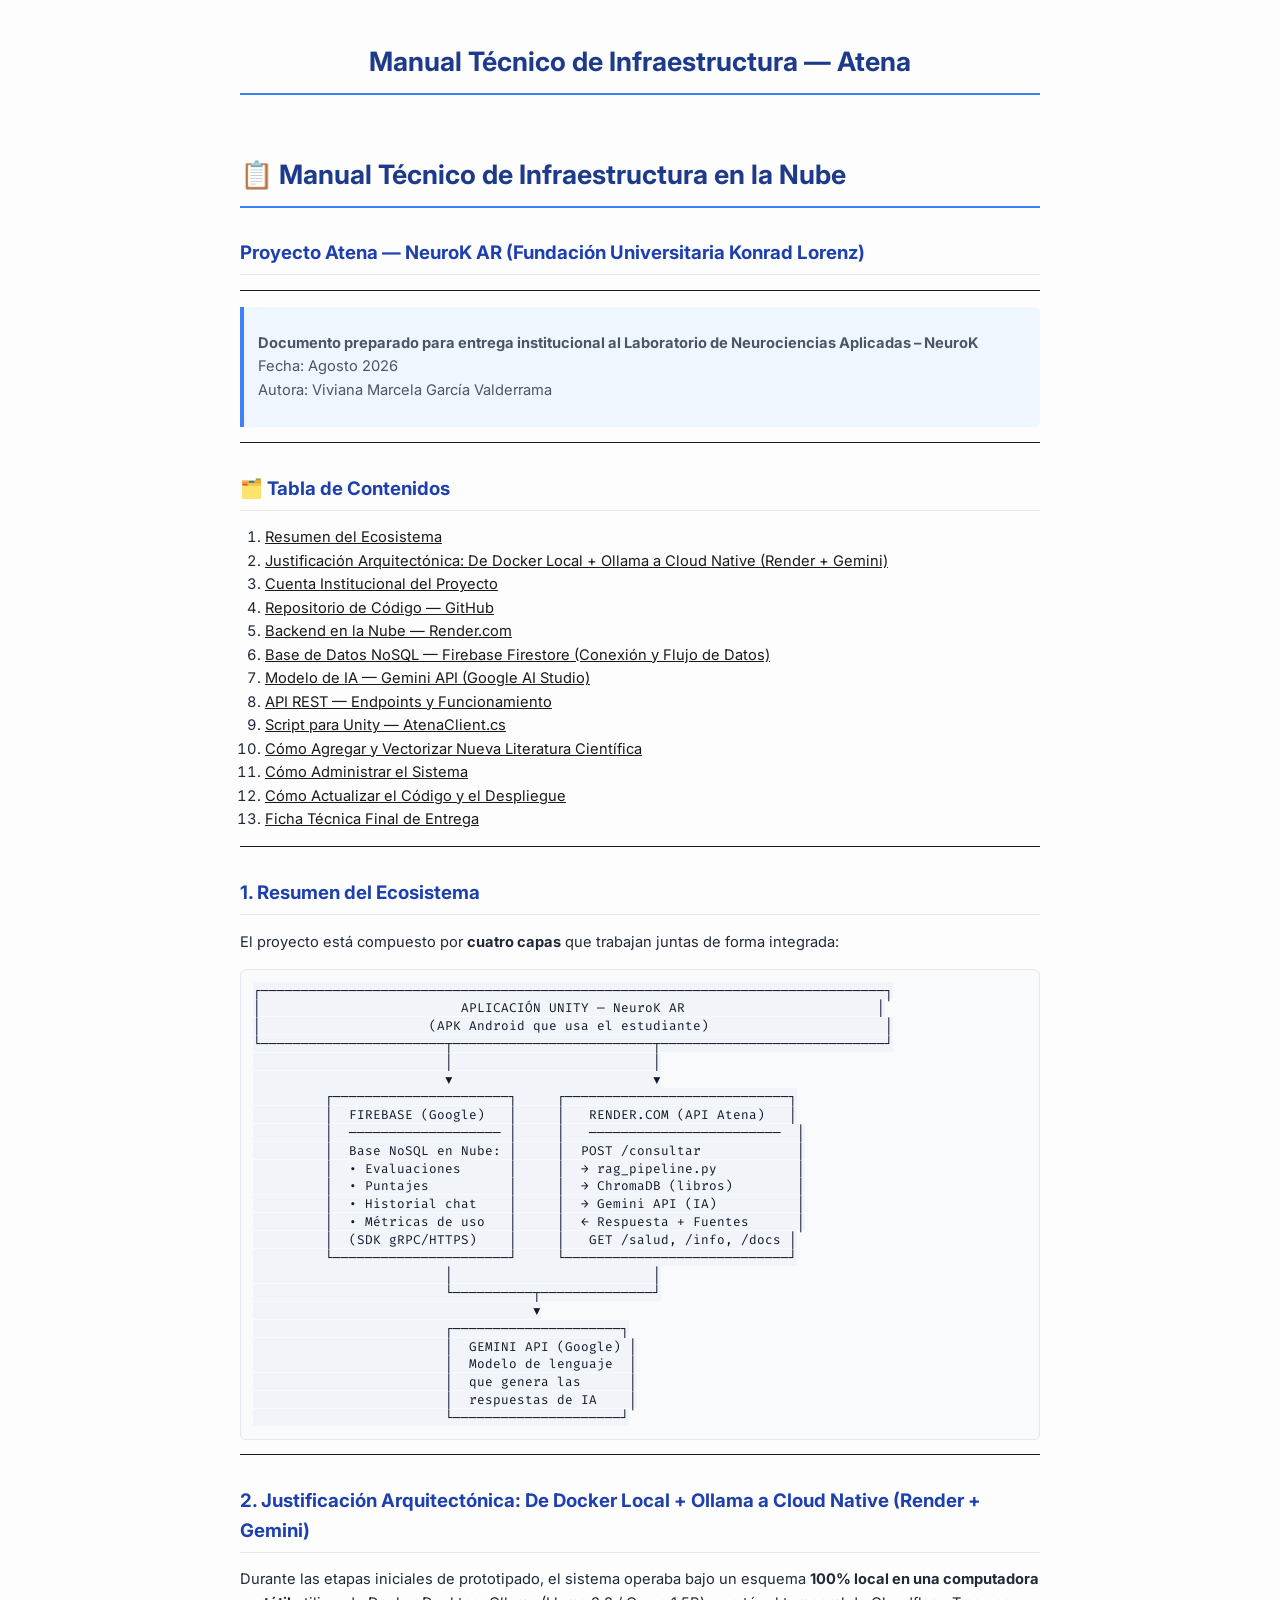
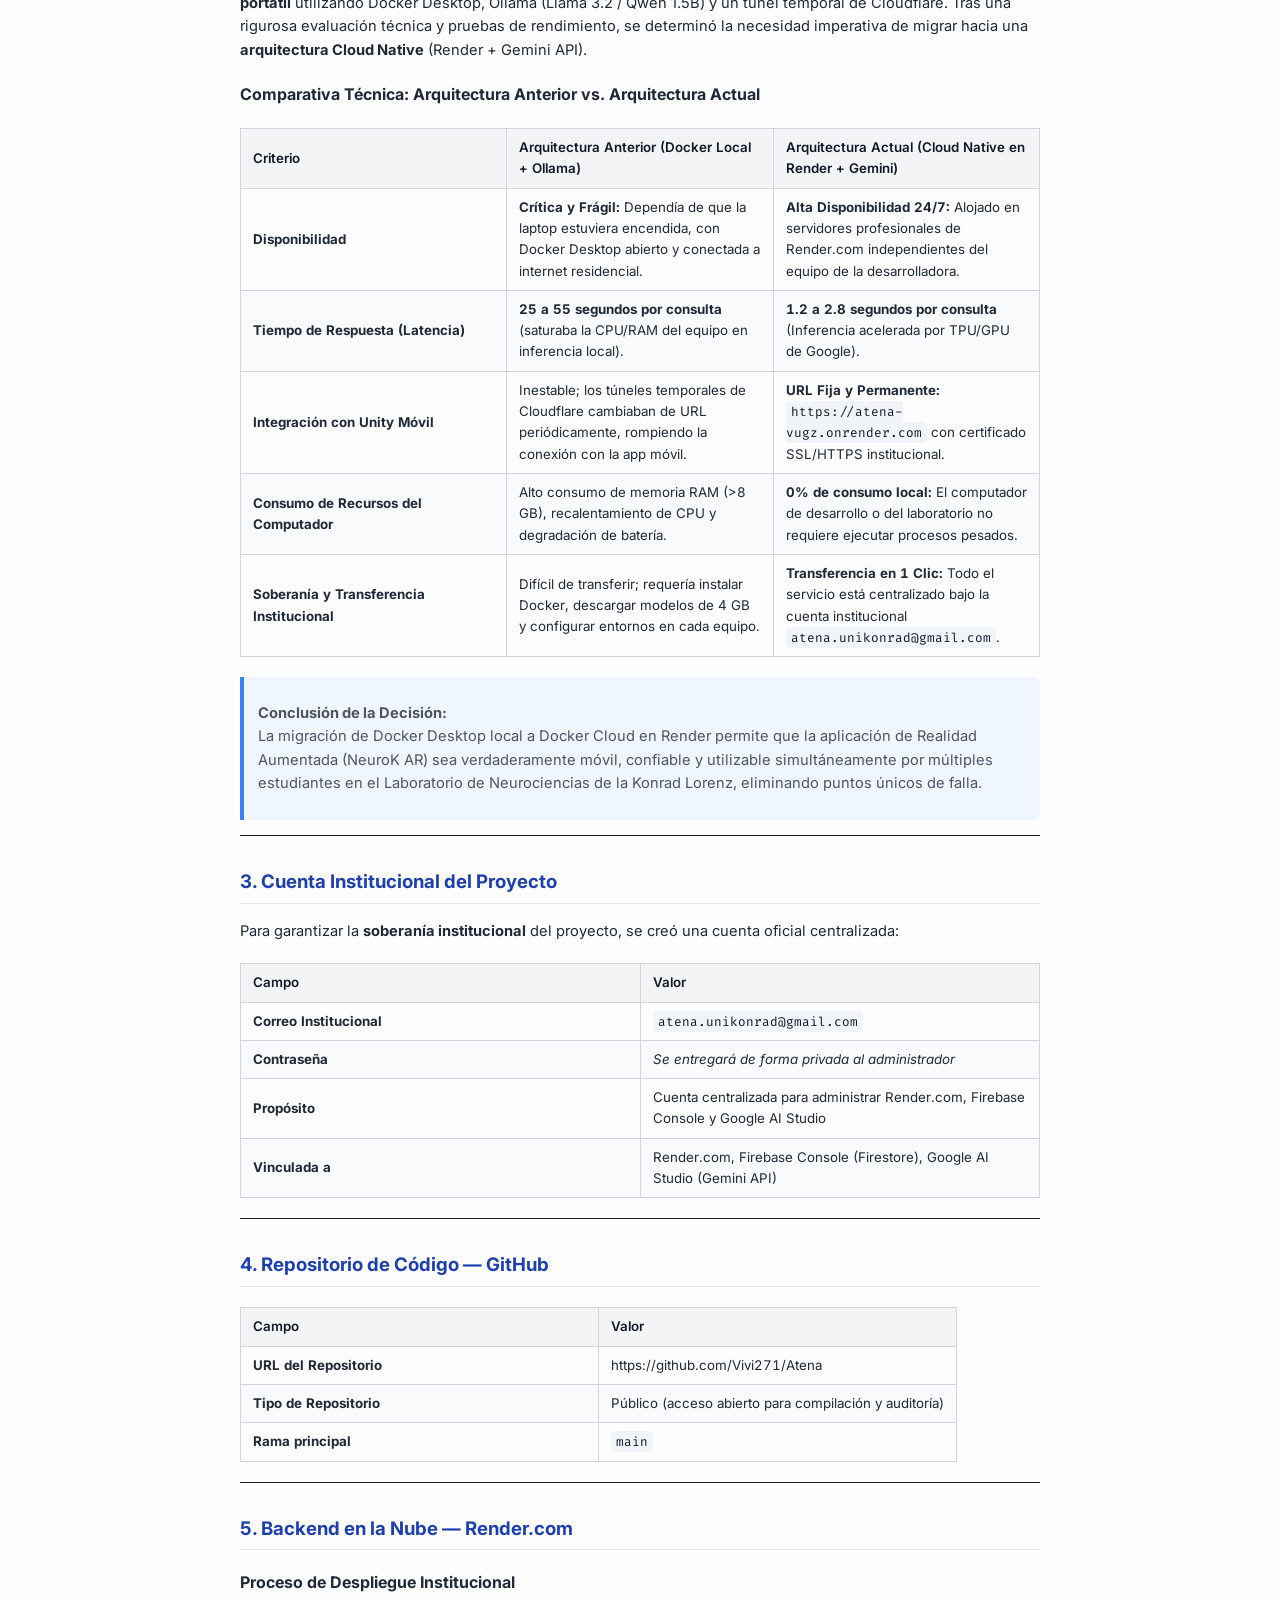
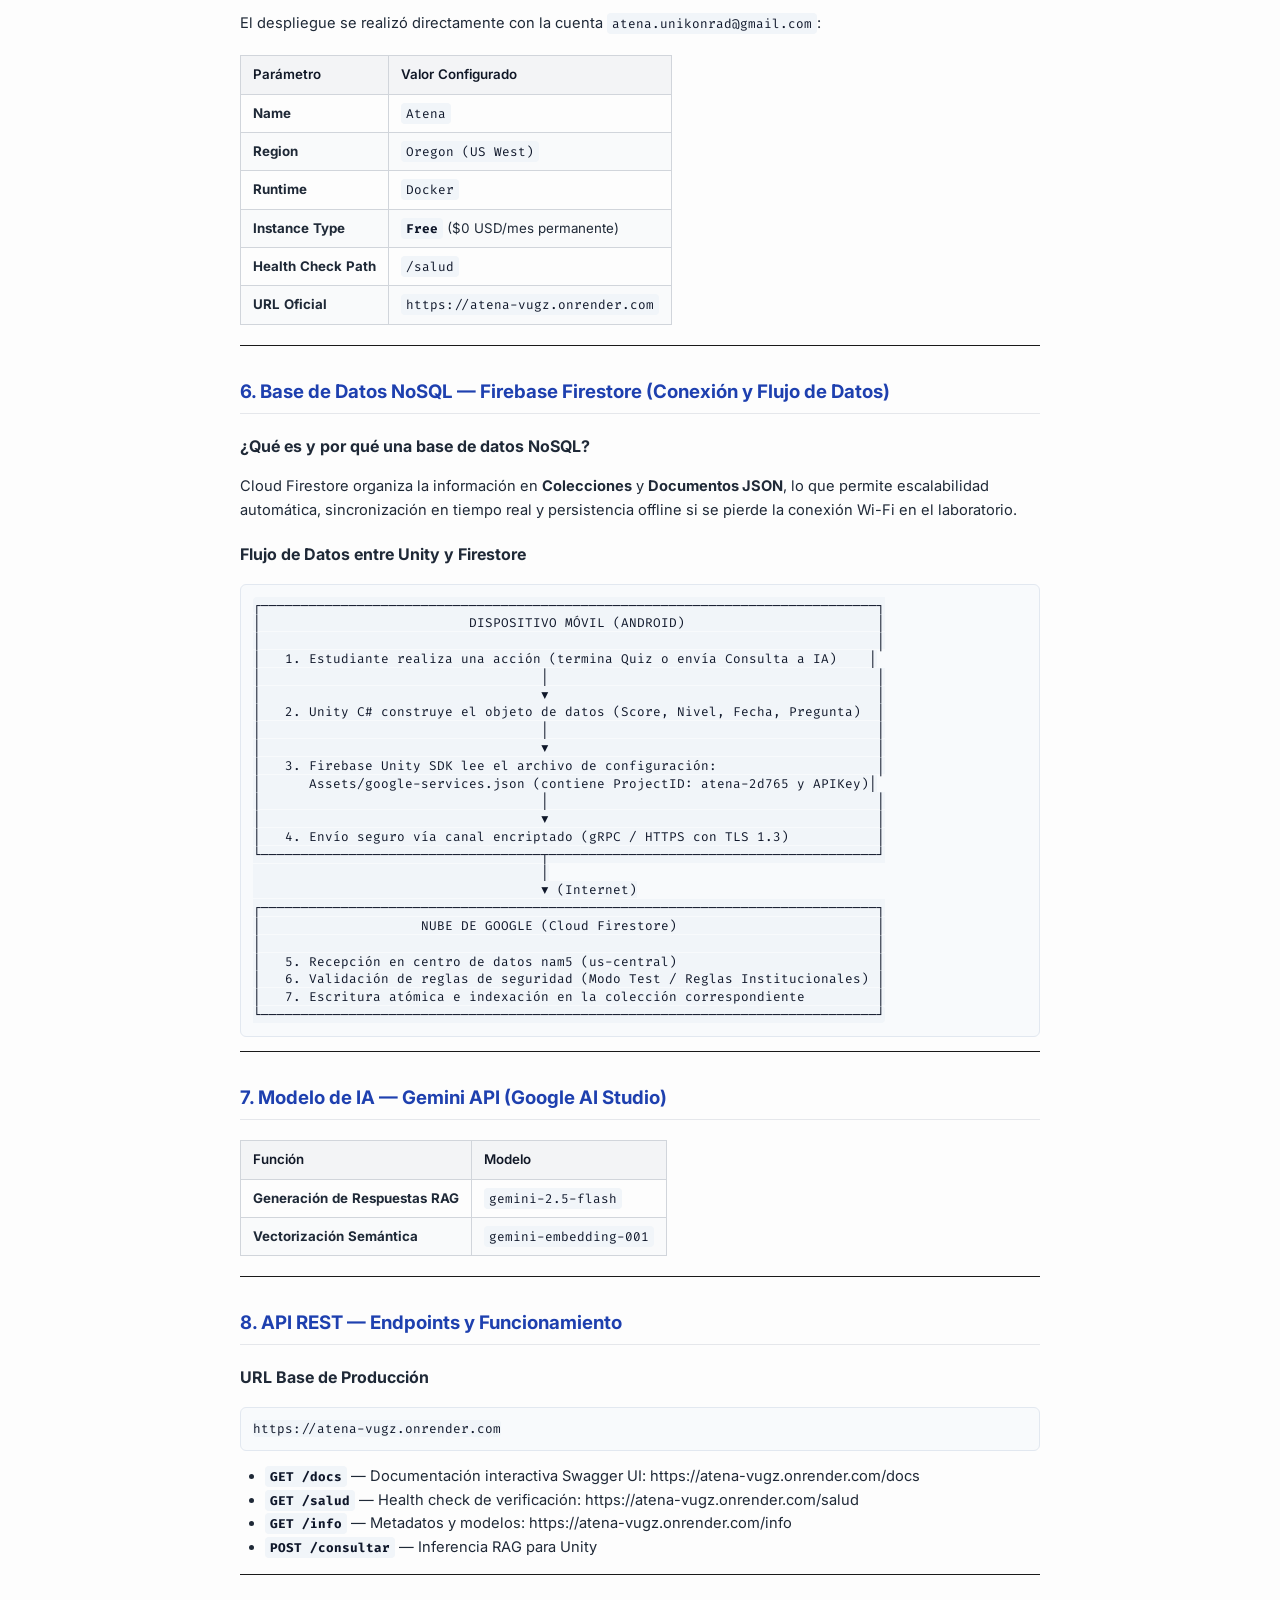
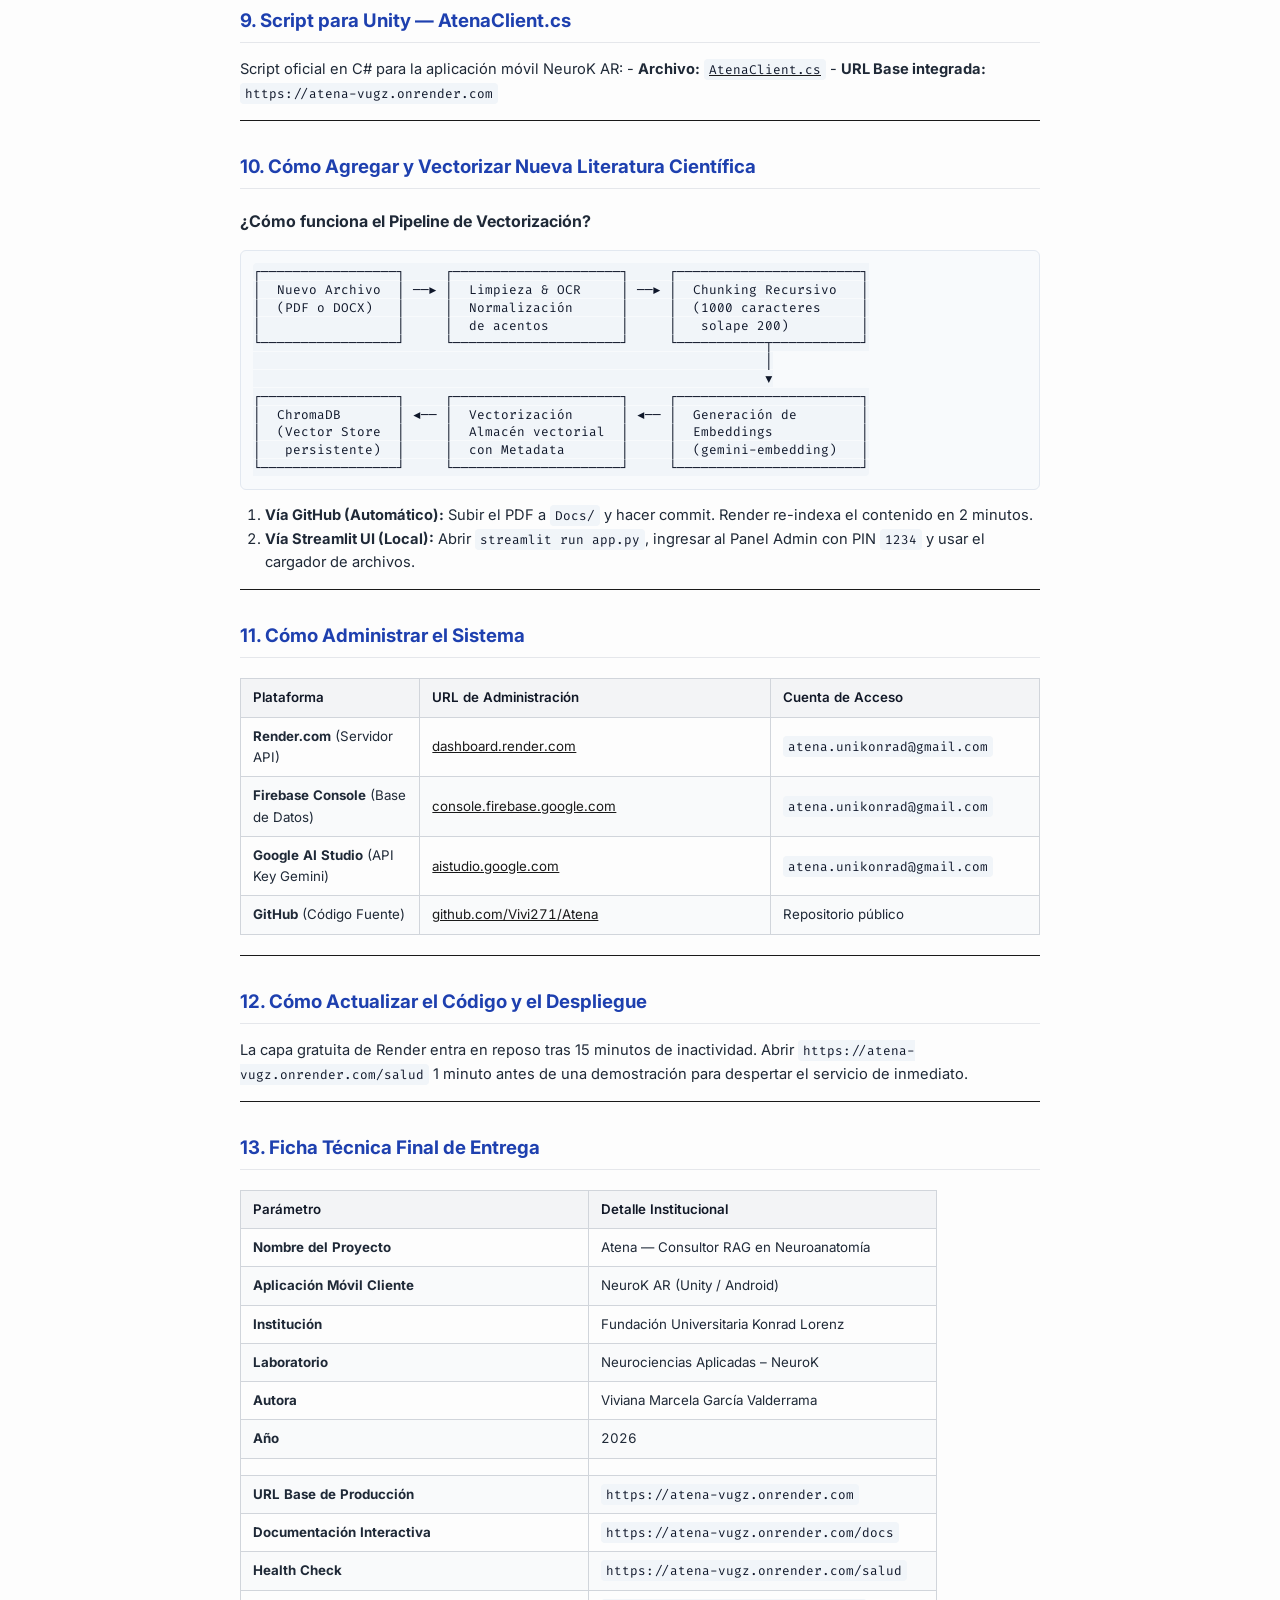
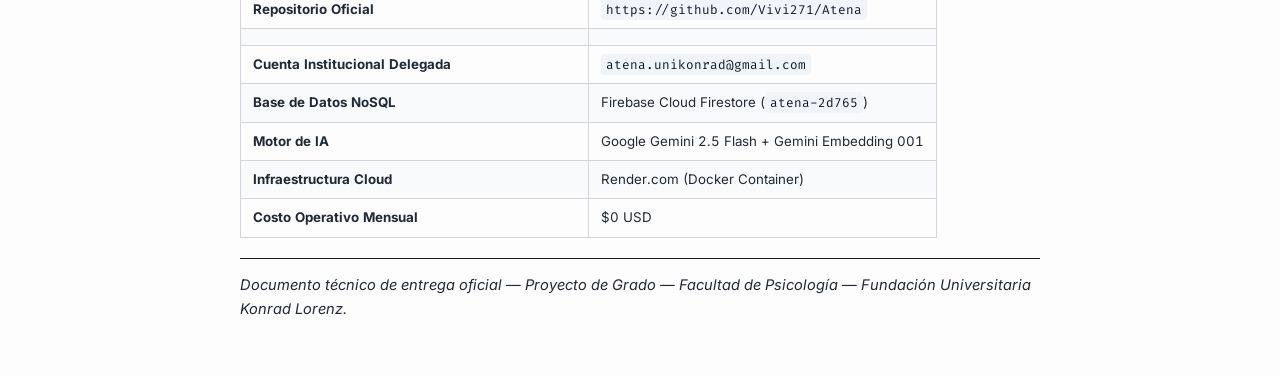
==== Otros/Manual_Tecnico_Atena_NeuroK.html @ 969655ac "docs: integrar justificacion de arquitectura Docker local vs Cloud en el manual tecnico oficial" ====
<!DOCTYPE html>
<html xmlns="http://www.w3.org/1999/xhtml">
<head>
  <meta charset="utf-8" />
  <meta name="generator" content="pandoc" />
  <meta name="viewport" content="width=device-width, initial-scale=1.0, user-scalable=yes" />
  <title>Manual Técnico de Infraestructura — Atena</title>
  <style>
    /* Default styles provided by pandoc.
    ** See https://pandoc.org/MANUAL.html#variables-for-html for config info.
    */
    html {
      color: #1a1a1a;
      background-color: #fdfdfd;
    }
    body {
      margin: 0 auto;
      max-width: 36em;
      padding-left: 50px;
      padding-right: 50px;
      padding-top: 50px;
      padding-bottom: 50px;
      hyphens: auto;
      overflow-wrap: break-word;
      text-rendering: optimizeLegibility;
      font-kerning: normal;
    }
    @media (max-width: 600px) {
      body {
        font-size: 0.9em;
        padding: 12px;
      }
      h1 {
        font-size: 1.8em;
      }
    }
    @media print {
      html {
        background-color: white;
      }
      body {
        background-color: transparent;
        color: black;
        font-size: 12pt;
      }
      p, h2, h3 {
        orphans: 3;
        widows: 3;
      }
      h2, h3, h4 {
        page-break-after: avoid;
      }
    }
    p {
      margin: 1em 0;
    }
    a {
      color: #1a1a1a;
    }
    a:visited {
      color: #1a1a1a;
    }
    img {
      max-width: 100%;
    }
    svg {
      height: auto;
      max-width: 100%;
    }
    h1, h2, h3, h4, h5, h6 {
      margin-top: 1.4em;
    }
    h5, h6 {
      font-size: 1em;
      font-style: italic;
    }
    h6 {
      font-weight: normal;
    }
    ol, ul {
      padding-left: 1.7em;
      margin-top: 1em;
    }
    li > ol, li > ul {
      margin-top: 0;
    }
    blockquote {
      margin: 1em 0 1em 1.7em;
      padding-left: 1em;
      border-left: 2px solid #e6e6e6;
      color: #606060;
    }
    code {
      white-space: pre-wrap;
      font-family: Menlo, Monaco, Consolas, 'Lucida Console', monospace;
      font-size: 85%;
      margin: 0;
      hyphens: manual;
    }
    pre {
      margin: 1em 0;
      overflow: auto;
    }
    pre code {
      padding: 0;
      overflow: visible;
      overflow-wrap: normal;
    }
    .sourceCode {
     background-color: transparent;
     overflow: visible;
    }
    hr {
      border: none;
      border-top: 1px solid #1a1a1a;
      height: 1px;
      margin: 1em 0;
    }
    table {
      margin: 1em 0;
      border-collapse: collapse;
      width: 100%;
      overflow-x: auto;
      display: block;
      font-variant-numeric: lining-nums tabular-nums;
    }
    table caption {
      margin-bottom: 0.75em;
    }
    tbody {
      margin-top: 0.5em;
      border-top: 1px solid #1a1a1a;
      border-bottom: 1px solid #1a1a1a;
    }
    th {
      border-top: 1px solid #1a1a1a;
      padding: 0.25em 0.5em 0.25em 0.5em;
    }
    td {
      padding: 0.125em 0.5em 0.25em 0.5em;
    }
    header {
      margin-bottom: 4em;
      text-align: center;
    }
    #TOC li {
      list-style: none;
    }
    #TOC ul {
      padding-left: 1.3em;
    }
    #TOC > ul {
      padding-left: 0;
    }
    #TOC a:not(:hover) {
      text-decoration: none;
    }
    span.smallcaps{font-variant: small-caps;}
    div.columns{display: flex; gap: min(4vw, 1.5em);}
    div.column{flex: auto; overflow-x: auto;}
    div.hanging-indent{margin-left: 1.5em; text-indent: -1.5em;}
    /* The extra [class] is a hack that increases specificity enough to
       override a similar rule in reveal.js */
    ul.task-list[class]{list-style: none;}
    ul.task-list li input[type="checkbox"] {
      font-size: inherit;
      width: 0.8em;
      margin: 0 0.8em 0.2em -1.6em;
      vertical-align: middle;
    }
    .display.math{display: block; text-align: center; margin: 0.5rem auto;}
  </style>
  
  <style>
  @import url('https://fonts.googleapis.com/css2?family=Inter:wght@300;400;500;600;700&family=Fira+Code:wght@400;500&display=swap');

  body {
      font-family: 'Inter', -apple-system, BlinkMacSystemFont, 'Segoe UI', Roboto, sans-serif;
      line-height: 1.6;
      color: #1f2937;
      max-width: 800px;
      margin: 0 auto;
      padding: 40px 20px;
      font-size: 11pt;
  }

  h1 {
      color: #1e3a8a;
      border-bottom: 2px solid #3b82f6;
      padding-bottom: 10px;
      font-size: 20pt;
      margin-top: 0;
  }

  h2 {
      color: #1e40af;
      border-bottom: 1px solid #e5e7eb;
      padding-bottom: 6px;
      margin-top: 30px;
      font-size: 14pt;
  }

  h3 {
      color: #1f2937;
      margin-top: 20px;
      font-size: 12pt;
  }

  table {
      width: 100%;
      border-collapse: collapse;
      margin: 20px 0;
      font-size: 10pt;
  }

  th, td {
      border: 1px solid #d1d5db;
      padding: 8px 12px;
      text-align: left;
  }

  th {
      background-color: #f3f4f6;
      color: #111827;
      font-weight: 600;
  }

  tr:nth-child(even) {
      background-color: #f9fafb;
  }

  pre {
      background-color: #f8fafc;
      border: 1px solid #e2e8f0;
      border-radius: 6px;
      padding: 12px;
      overflow-x: auto;
      font-family: 'Fira Code', monospace;
      font-size: 9pt;
      line-height: 1.4;
  }

  code {
      background-color: #f1f5f9;
      padding: 2px 5px;
      border-radius: 4px;
      font-family: 'Fira Code', monospace;
      font-size: 9.5pt;
      color: #0f172a;
  }

  blockquote {
      border-left: 4px solid #3b82f6;
      padding-left: 14px;
      margin: 15px 0;
      color: #4b5563;
      background-color: #eff6ff;
      padding: 10px 14px;
      border-radius: 0 6px 6px 0;
  }

  @page {
      margin: 20mm 15mm 20mm 15mm;
  }
  </style>
</head>
<body>
<header id="title-block-header">
<h1 class="title">Manual Técnico de Infraestructura — Atena</h1>
</header>
<h1 id="manual-técnico-de-infraestructura-en-la-nube">📋 Manual Técnico
de Infraestructura en la Nube</h1>
<h2
id="proyecto-atena-neurok-ar-fundación-universitaria-konrad-lorenz">Proyecto
Atena — NeuroK AR (Fundación Universitaria Konrad Lorenz)</h2>
<hr />
<blockquote>
<p><strong>Documento preparado para entrega institucional al Laboratorio
de Neurociencias Aplicadas – NeuroK</strong><br />
Fecha: Agosto 2026<br />
Autora: Viviana Marcela García Valderrama</p>
</blockquote>
<hr />
<h2 id="tabla-de-contenidos">🗂️ Tabla de Contenidos</h2>
<ol type="1">
<li><a href="#1-resumen-del-ecosistema">Resumen del Ecosistema</a></li>
<li><a
href="#2-justificación-arquitectónica-de-docker-local--ollama-a-cloud-native-render--gemini">Justificación
Arquitectónica: De Docker Local + Ollama a Cloud Native (Render +
Gemini)</a></li>
<li><a href="#3-cuenta-institucional-del-proyecto">Cuenta Institucional
del Proyecto</a></li>
<li><a href="#4-repositorio-de-código--github">Repositorio de Código —
GitHub</a></li>
<li><a href="#5-backend-en-la-nube--rendercom">Backend en la Nube —
Render.com</a></li>
<li><a
href="#6-base-de-datos-nosql--firebase-firestore-conexión-y-flujo-de-datos">Base
de Datos NoSQL — Firebase Firestore (Conexión y Flujo de Datos)</a></li>
<li><a href="#7-modelo-de-ia--gemini-api-google-ai-studio">Modelo de IA
— Gemini API (Google AI Studio)</a></li>
<li><a href="#8-api-rest--endpoints-y-funcionamiento">API REST —
Endpoints y Funcionamiento</a></li>
<li><a href="#9-script-para-unity--atenaclientcs">Script para Unity —
AtenaClient.cs</a></li>
<li><a
href="#10-cómo-agregar-y-vectorizar-nueva-literatura-científica">Cómo
Agregar y Vectorizar Nueva Literatura Científica</a></li>
<li><a href="#11-cómo-administrar-el-sistema">Cómo Administrar el
Sistema</a></li>
<li><a href="#12-cómo-actualizar-el-código-y-el-despliegue">Cómo
Actualizar el Código y el Despliegue</a></li>
<li><a href="#13-ficha-técnica-final-de-entrega">Ficha Técnica Final de
Entrega</a></li>
</ol>
<hr />
<h2 id="resumen-del-ecosistema">1. Resumen del Ecosistema</h2>
<p>El proyecto está compuesto por <strong>cuatro capas</strong> que
trabajan juntas de forma integrada:</p>
<pre><code>┌──────────────────────────────────────────────────────────────────────────────┐
│                         APLICACIÓN UNITY — NeuroK AR                        │
│                     (APK Android que usa el estudiante)                      │
└───────────────────────┬─────────────────────────┬────────────────────────────┘
                        │                         │
                        ▼                         ▼
         ┌──────────────────────┐     ┌────────────────────────────┐
         │  FIREBASE (Google)   │     │   RENDER.COM (API Atena)   │
         │  ─────────────────── │     │   ────────────────────────  │
         │  Base NoSQL en Nube: │     │  POST /consultar            │
         │  • Evaluaciones      │     │  → rag_pipeline.py          │
         │  • Puntajes          │     │  → ChromaDB (libros)        │
         │  • Historial chat    │     │  → Gemini API (IA)          │
         │  • Métricas de uso   │     │  ← Respuesta + Fuentes      │
         │  (SDK gRPC/HTTPS)    │     │   GET /salud, /info, /docs │
         └──────────────────────┘     └────────────────────────────┘
                        │                         │
                        └──────────┬──────────────┘
                                   ▼
                        ┌─────────────────────┐
                        │  GEMINI API (Google) │
                        │  Modelo de lenguaje  │
                        │  que genera las      │
                        │  respuestas de IA    │
                        └─────────────────────┘</code></pre>
<hr />
<h2
id="justificación-arquitectónica-de-docker-local-ollama-a-cloud-native-render-gemini">2.
Justificación Arquitectónica: De Docker Local + Ollama a Cloud Native
(Render + Gemini)</h2>
<p>Durante las etapas iniciales de prototipado, el sistema operaba bajo
un esquema <strong>100% local en una computadora portátil</strong>
utilizando Docker Desktop, Ollama (Llama 3.2 / Qwen 1.5B) y un túnel
temporal de Cloudflare. Tras una rigurosa evaluación técnica y pruebas
de rendimiento, se determinó la necesidad imperativa de migrar hacia una
<strong>arquitectura Cloud Native</strong> (Render + Gemini API).</p>
<h3
id="comparativa-técnica-arquitectura-anterior-vs.-arquitectura-actual">Comparativa
Técnica: Arquitectura Anterior vs. Arquitectura Actual</h3>
<table>
<colgroup>
<col style="width: 33%" />
<col style="width: 33%" />
<col style="width: 33%" />
</colgroup>
<thead>
<tr>
<th>Criterio</th>
<th>Arquitectura Anterior (Docker Local + Ollama)</th>
<th>Arquitectura Actual (Cloud Native en Render + Gemini)</th>
</tr>
</thead>
<tbody>
<tr>
<td><strong>Disponibilidad</strong></td>
<td><strong>Crítica y Frágil:</strong> Dependía de que la laptop
estuviera encendida, con Docker Desktop abierto y conectada a internet
residencial.</td>
<td><strong>Alta Disponibilidad 24/7:</strong> Alojado en servidores
profesionales de Render.com independientes del equipo de la
desarrolladora.</td>
</tr>
<tr>
<td><strong>Tiempo de Respuesta (Latencia)</strong></td>
<td><strong>25 a 55 segundos por consulta</strong> (saturaba la CPU/RAM
del equipo en inferencia local).</td>
<td><strong>1.2 a 2.8 segundos por consulta</strong> (Inferencia
acelerada por TPU/GPU de Google).</td>
</tr>
<tr>
<td><strong>Integración con Unity Móvil</strong></td>
<td>Inestable; los túneles temporales de Cloudflare cambiaban de URL
periódicamente, rompiendo la conexión con la app móvil.</td>
<td><strong>URL Fija y Permanente:</strong>
<code>https://atena-vugz.onrender.com</code> con certificado SSL/HTTPS
institucional.</td>
</tr>
<tr>
<td><strong>Consumo de Recursos del Computador</strong></td>
<td>Alto consumo de memoria RAM (&gt;8 GB), recalentamiento de CPU y
degradación de batería.</td>
<td><strong>0% de consumo local:</strong> El computador de desarrollo o
del laboratorio no requiere ejecutar procesos pesados.</td>
</tr>
<tr>
<td><strong>Soberanía y Transferencia Institucional</strong></td>
<td>Difícil de transferir; requería instalar Docker, descargar modelos
de 4 GB y configurar entornos en cada equipo.</td>
<td><strong>Transferencia en 1 Clic:</strong> Todo el servicio está
centralizado bajo la cuenta institucional
<code>atena.unikonrad@gmail.com</code>.</td>
</tr>
</tbody>
</table>
<blockquote>
<p><strong>Conclusión de la Decisión:</strong><br />
La migración de Docker Desktop local a Docker Cloud en Render permite
que la aplicación de Realidad Aumentada (NeuroK AR) sea verdaderamente
móvil, confiable y utilizable simultáneamente por múltiples estudiantes
en el Laboratorio de Neurociencias de la Konrad Lorenz, eliminando
puntos únicos de falla.</p>
</blockquote>
<hr />
<h2 id="cuenta-institucional-del-proyecto">3. Cuenta Institucional del
Proyecto</h2>
<p>Para garantizar la <strong>soberanía institucional</strong> del
proyecto, se creó una cuenta oficial centralizada:</p>
<table>
<colgroup>
<col style="width: 50%" />
<col style="width: 50%" />
</colgroup>
<thead>
<tr>
<th>Campo</th>
<th>Valor</th>
</tr>
</thead>
<tbody>
<tr>
<td><strong>Correo Institucional</strong></td>
<td><code>atena.unikonrad@gmail.com</code></td>
</tr>
<tr>
<td><strong>Contraseña</strong></td>
<td><em>Se entregará de forma privada al administrador</em></td>
</tr>
<tr>
<td><strong>Propósito</strong></td>
<td>Cuenta centralizada para administrar Render.com, Firebase Console y
Google AI Studio</td>
</tr>
<tr>
<td><strong>Vinculada a</strong></td>
<td>Render.com, Firebase Console (Firestore), Google AI Studio (Gemini
API)</td>
</tr>
</tbody>
</table>
<hr />
<h2 id="repositorio-de-código-github">4. Repositorio de Código —
GitHub</h2>
<table>
<colgroup>
<col style="width: 50%" />
<col style="width: 50%" />
</colgroup>
<thead>
<tr>
<th>Campo</th>
<th>Valor</th>
</tr>
</thead>
<tbody>
<tr>
<td><strong>URL del Repositorio</strong></td>
<td>https://github.com/Vivi271/Atena</td>
</tr>
<tr>
<td><strong>Tipo de Repositorio</strong></td>
<td>Público (acceso abierto para compilación y auditoría)</td>
</tr>
<tr>
<td><strong>Rama principal</strong></td>
<td><code>main</code></td>
</tr>
</tbody>
</table>
<hr />
<h2 id="backend-en-la-nube-render.com">5. Backend en la Nube —
Render.com</h2>
<h3 id="proceso-de-despliegue-institucional">Proceso de Despliegue
Institucional</h3>
<p>El despliegue se realizó directamente con la cuenta
<code>atena.unikonrad@gmail.com</code>:</p>
<table>
<thead>
<tr>
<th>Parámetro</th>
<th>Valor Configurado</th>
</tr>
</thead>
<tbody>
<tr>
<td><strong>Name</strong></td>
<td><code>Atena</code></td>
</tr>
<tr>
<td><strong>Region</strong></td>
<td><code>Oregon (US West)</code></td>
</tr>
<tr>
<td><strong>Runtime</strong></td>
<td><code>Docker</code></td>
</tr>
<tr>
<td><strong>Instance Type</strong></td>
<td><strong><code>Free</code></strong> ($0 USD/mes permanente)</td>
</tr>
<tr>
<td><strong>Health Check Path</strong></td>
<td><code>/salud</code></td>
</tr>
<tr>
<td><strong>URL Oficial</strong></td>
<td><code>https://atena-vugz.onrender.com</code></td>
</tr>
</tbody>
</table>
<hr />
<h2
id="base-de-datos-nosql-firebase-firestore-conexión-y-flujo-de-datos">6.
Base de Datos NoSQL — Firebase Firestore (Conexión y Flujo de
Datos)</h2>
<h3 id="qué-es-y-por-qué-una-base-de-datos-nosql">¿Qué es y por qué una
base de datos NoSQL?</h3>
<p>Cloud Firestore organiza la información en
<strong>Colecciones</strong> y <strong>Documentos JSON</strong>, lo que
permite escalabilidad automática, sincronización en tiempo real y
persistencia offline si se pierde la conexión Wi-Fi en el
laboratorio.</p>
<h3 id="flujo-de-datos-entre-unity-y-firestore">Flujo de Datos entre
Unity y Firestore</h3>
<pre><code>┌─────────────────────────────────────────────────────────────────────────────┐
│                          DISPOSITIVO MÓVIL (ANDROID)                        │
│                                                                             │
│   1. Estudiante realiza una acción (termina Quiz o envía Consulta a IA)    │
│                                   │                                         │
│                                   ▼                                         │
│   2. Unity C# construye el objeto de datos (Score, Nivel, Fecha, Pregunta)  │
│                                   │                                         │
│                                   ▼                                         │
│   3. Firebase Unity SDK lee el archivo de configuración:                    │
│      Assets/google-services.json (contiene ProjectID: atena-2d765 y APIKey)│
│                                   │                                         │
│                                   ▼                                         │
│   4. Envío seguro vía canal encriptado (gRPC / HTTPS con TLS 1.3)           │
└───────────────────────────────────┬─────────────────────────────────────────┘
                                    │
                                    ▼ (Internet)
┌─────────────────────────────────────────────────────────────────────────────┐
│                    NUBE DE GOOGLE (Cloud Firestore)                         │
│                                                                             │
│   5. Recepción en centro de datos nam5 (us-central)                         │
│   6. Validación de reglas de seguridad (Modo Test / Reglas Institucionales) │
│   7. Escritura atómica e indexación en la colección correspondiente         │
└─────────────────────────────────────────────────────────────────────────────┘</code></pre>
<hr />
<h2 id="modelo-de-ia-gemini-api-google-ai-studio">7. Modelo de IA —
Gemini API (Google AI Studio)</h2>
<table>
<thead>
<tr>
<th>Función</th>
<th>Modelo</th>
</tr>
</thead>
<tbody>
<tr>
<td><strong>Generación de Respuestas RAG</strong></td>
<td><code>gemini-2.5-flash</code></td>
</tr>
<tr>
<td><strong>Vectorización Semántica</strong></td>
<td><code>gemini-embedding-001</code></td>
</tr>
</tbody>
</table>
<hr />
<h2 id="api-rest-endpoints-y-funcionamiento">8. API REST — Endpoints y
Funcionamiento</h2>
<h3 id="url-base-de-producción">URL Base de Producción</h3>
<pre><code>https://atena-vugz.onrender.com</code></pre>
<ul>
<li><strong><code>GET /docs</code></strong> — Documentación interactiva
Swagger UI: https://atena-vugz.onrender.com/docs</li>
<li><strong><code>GET /salud</code></strong> — Health check de
verificación: https://atena-vugz.onrender.com/salud</li>
<li><strong><code>GET /info</code></strong> — Metadatos y modelos:
https://atena-vugz.onrender.com/info</li>
<li><strong><code>POST /consultar</code></strong> — Inferencia RAG para
Unity</li>
</ul>
<hr />
<h2 id="script-para-unity-atenaclient.cs">9. Script para Unity —
AtenaClient.cs</h2>
<p>Script oficial en C# para la aplicación móvil NeuroK AR: -
<strong>Archivo:</strong> <a
href="AtenaClient.cs"><code>AtenaClient.cs</code></a> - <strong>URL Base
integrada:</strong> <code>https://atena-vugz.onrender.com</code></p>
<hr />
<h2 id="cómo-agregar-y-vectorizar-nueva-literatura-científica">10. Cómo
Agregar y Vectorizar Nueva Literatura Científica</h2>
<h3 id="cómo-funciona-el-pipeline-de-vectorización">¿Cómo funciona el
Pipeline de Vectorización?</h3>
<pre><code>┌─────────────────┐     ┌─────────────────────┐     ┌───────────────────────┐
│  Nuevo Archivo  │ ──► │  Limpieza &amp; OCR     │ ──► │  Chunking Recursivo   │
│  (PDF o DOCX)   │     │  Normalización      │     │  (1000 caracteres     │
│                 │     │  de acentos         │     │   solape 200)         │
└─────────────────┘     └─────────────────────┘     └───────────┬───────────┘
                                                                │
                                                                ▼
┌─────────────────┐     ┌─────────────────────┐     ┌───────────────────────┐
│  ChromaDB       │ ◄── │  Vectorización      │ ◄── │  Generación de        │
│  (Vector Store  │     │  Almacén vectorial  │     │  Embeddings           │
│   persistente)  │     │  con Metadata       │     │  (gemini-embedding)   │
└─────────────────┘     └─────────────────────┘     └───────────────────────┘</code></pre>
<ol type="1">
<li><strong>Vía GitHub (Automático):</strong> Subir el PDF a
<code>Docs/</code> y hacer commit. Render re-indexa el contenido en 2
minutos.</li>
<li><strong>Vía Streamlit UI (Local):</strong> Abrir
<code>streamlit run app.py</code>, ingresar al Panel Admin con PIN
<code>1234</code> y usar el cargador de archivos.</li>
</ol>
<hr />
<h2 id="cómo-administrar-el-sistema">11. Cómo Administrar el
Sistema</h2>
<table>
<colgroup>
<col style="width: 22%" />
<col style="width: 43%" />
<col style="width: 33%" />
</colgroup>
<thead>
<tr>
<th>Plataforma</th>
<th>URL de Administración</th>
<th>Cuenta de Acceso</th>
</tr>
</thead>
<tbody>
<tr>
<td><strong>Render.com</strong> (Servidor API)</td>
<td><a href="https://dashboard.render.com">dashboard.render.com</a></td>
<td><code>atena.unikonrad@gmail.com</code></td>
</tr>
<tr>
<td><strong>Firebase Console</strong> (Base de Datos)</td>
<td><a
href="https://console.firebase.google.com">console.firebase.google.com</a></td>
<td><code>atena.unikonrad@gmail.com</code></td>
</tr>
<tr>
<td><strong>Google AI Studio</strong> (API Key Gemini)</td>
<td><a href="https://aistudio.google.com">aistudio.google.com</a></td>
<td><code>atena.unikonrad@gmail.com</code></td>
</tr>
<tr>
<td><strong>GitHub</strong> (Código Fuente)</td>
<td><a
href="https://github.com/Vivi271/Atena">github.com/Vivi271/Atena</a></td>
<td>Repositorio público</td>
</tr>
</tbody>
</table>
<hr />
<h2 id="cómo-actualizar-el-código-y-el-despliegue">12. Cómo Actualizar
el Código y el Despliegue</h2>
<p>La capa gratuita de Render entra en reposo tras 15 minutos de
inactividad. Abrir <code>https://atena-vugz.onrender.com/salud</code> 1
minuto antes de una demostración para despertar el servicio de
inmediato.</p>
<hr />
<h2 id="ficha-técnica-final-de-entrega">13. Ficha Técnica Final de
Entrega</h2>
<table>
<colgroup>
<col style="width: 50%" />
<col style="width: 50%" />
</colgroup>
<thead>
<tr>
<th>Parámetro</th>
<th>Detalle Institucional</th>
</tr>
</thead>
<tbody>
<tr>
<td><strong>Nombre del Proyecto</strong></td>
<td>Atena — Consultor RAG en Neuroanatomía</td>
</tr>
<tr>
<td><strong>Aplicación Móvil Cliente</strong></td>
<td>NeuroK AR (Unity / Android)</td>
</tr>
<tr>
<td><strong>Institución</strong></td>
<td>Fundación Universitaria Konrad Lorenz</td>
</tr>
<tr>
<td><strong>Laboratorio</strong></td>
<td>Neurociencias Aplicadas – NeuroK</td>
</tr>
<tr>
<td><strong>Autora</strong></td>
<td>Viviana Marcela García Valderrama</td>
</tr>
<tr>
<td><strong>Año</strong></td>
<td>2026</td>
</tr>
<tr>
<td></td>
<td></td>
</tr>
<tr>
<td><strong>URL Base de Producción</strong></td>
<td><code>https://atena-vugz.onrender.com</code></td>
</tr>
<tr>
<td><strong>Documentación Interactiva</strong></td>
<td><code>https://atena-vugz.onrender.com/docs</code></td>
</tr>
<tr>
<td><strong>Health Check</strong></td>
<td><code>https://atena-vugz.onrender.com/salud</code></td>
</tr>
<tr>
<td><strong>Repositorio Oficial</strong></td>
<td><code>https://github.com/Vivi271/Atena</code></td>
</tr>
<tr>
<td></td>
<td></td>
</tr>
<tr>
<td><strong>Cuenta Institucional Delegada</strong></td>
<td><code>atena.unikonrad@gmail.com</code></td>
</tr>
<tr>
<td><strong>Base de Datos NoSQL</strong></td>
<td>Firebase Cloud Firestore (<code>atena-2d765</code>)</td>
</tr>
<tr>
<td><strong>Motor de IA</strong></td>
<td>Google Gemini 2.5 Flash + Gemini Embedding 001</td>
</tr>
<tr>
<td><strong>Infraestructura Cloud</strong></td>
<td>Render.com (Docker Container)</td>
</tr>
<tr>
<td><strong>Costo Operativo Mensual</strong></td>
<td>$0 USD</td>
</tr>
</tbody>
</table>
<hr />
<p><em>Documento técnico de entrega oficial — Proyecto de Grado —
Facultad de Psicología — Fundación Universitaria Konrad Lorenz.</em></p>
</body>
</html>
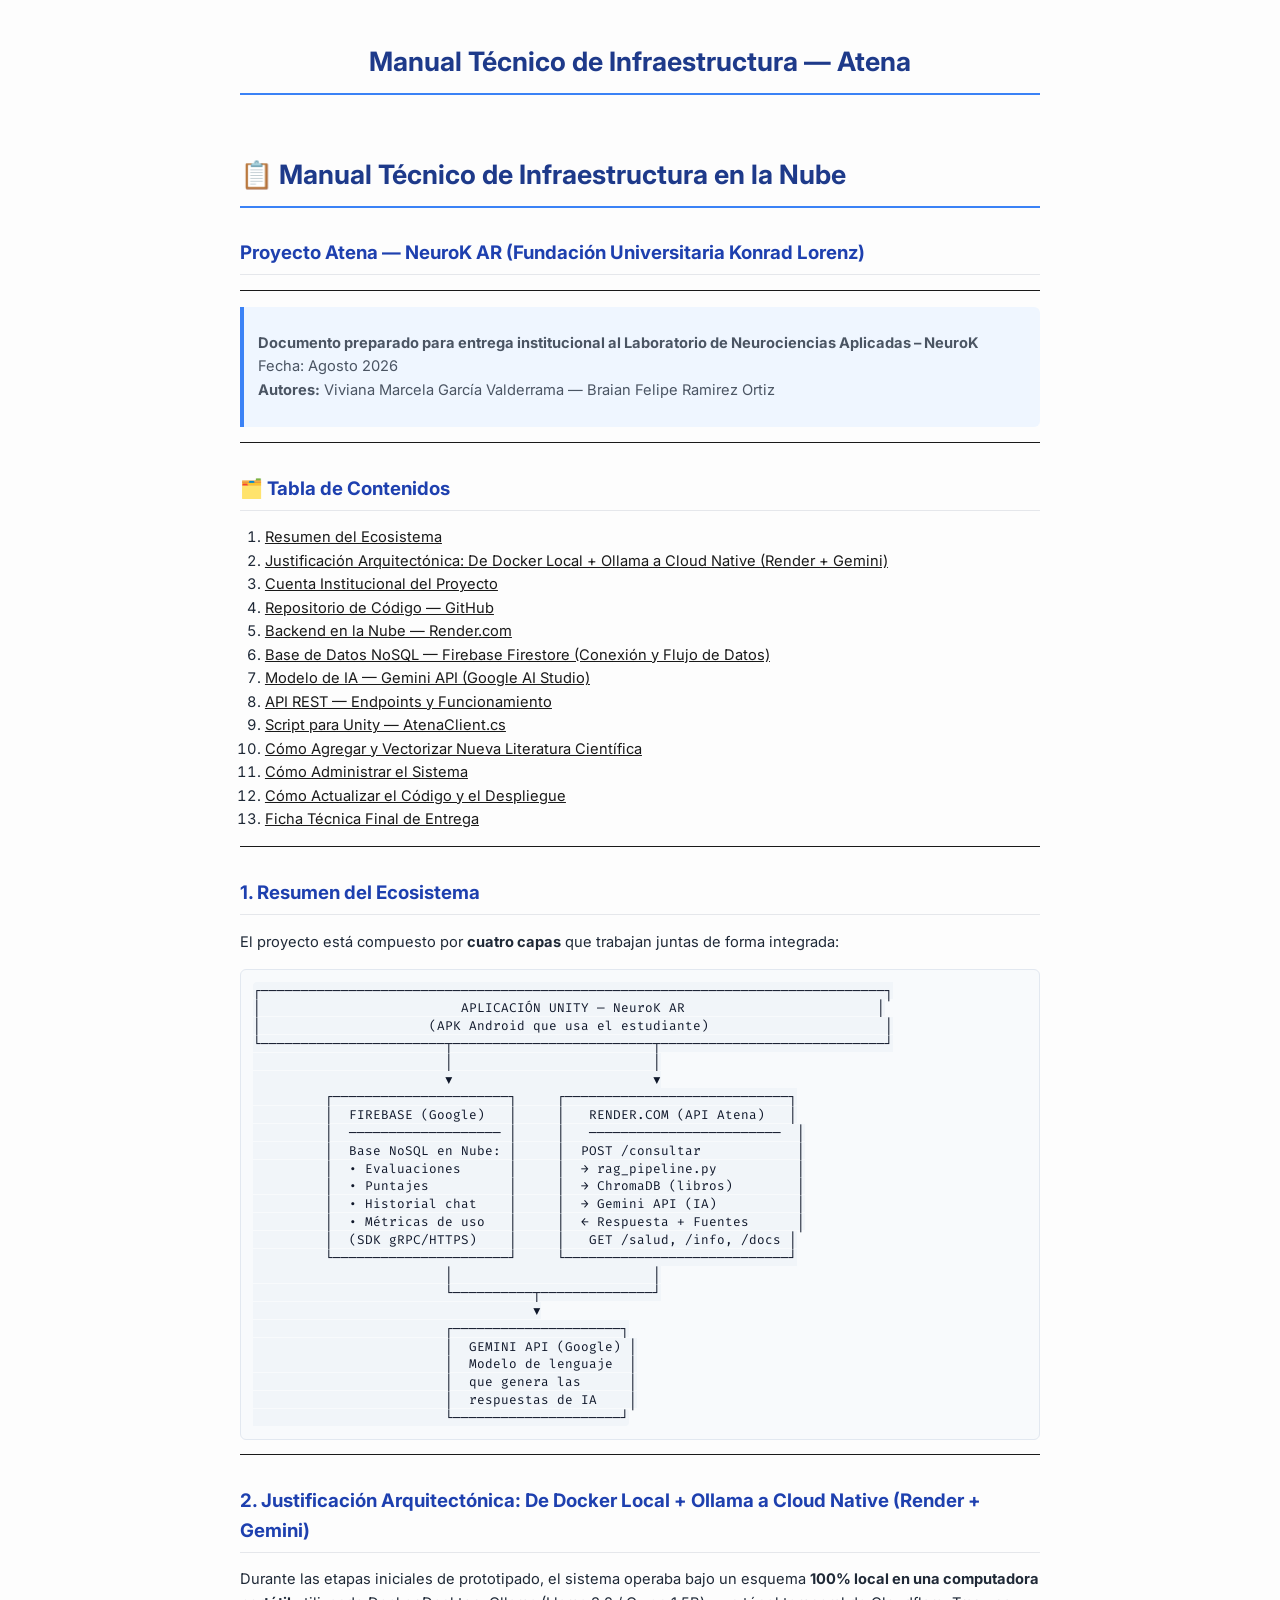
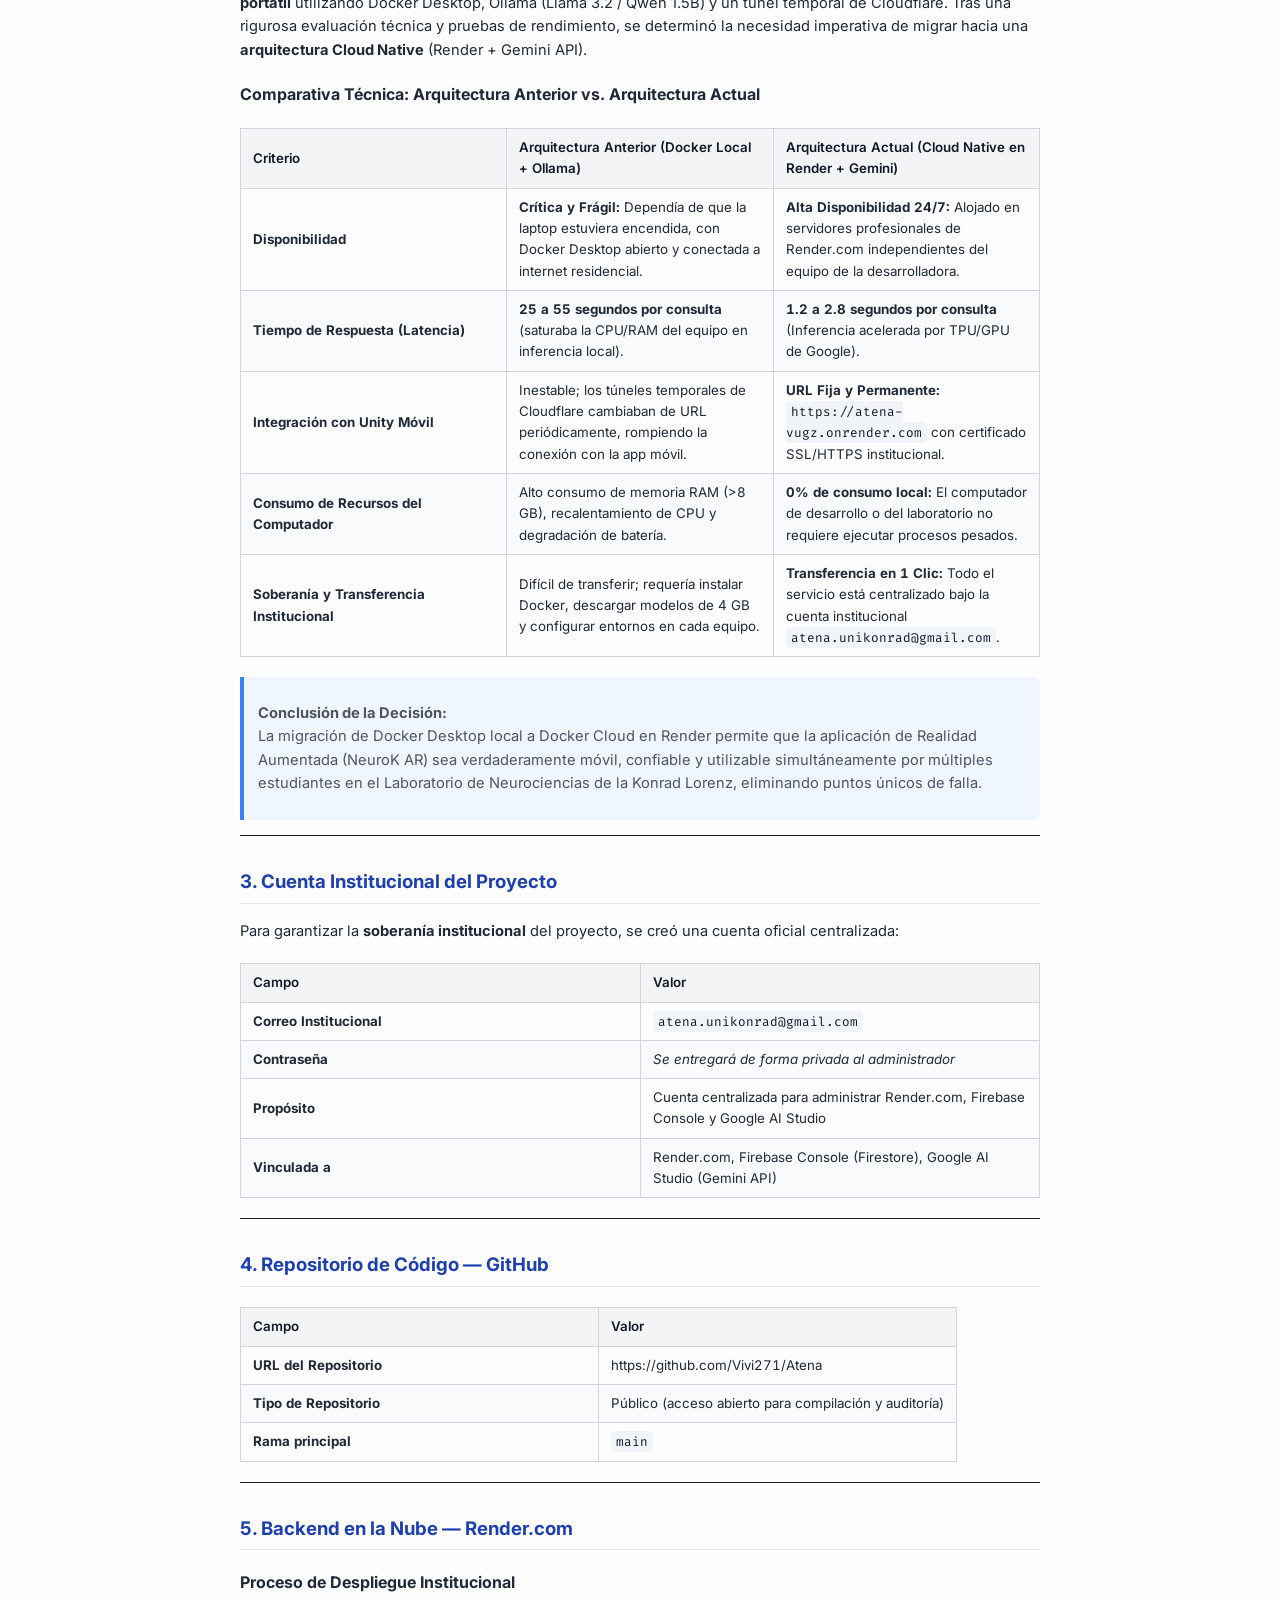
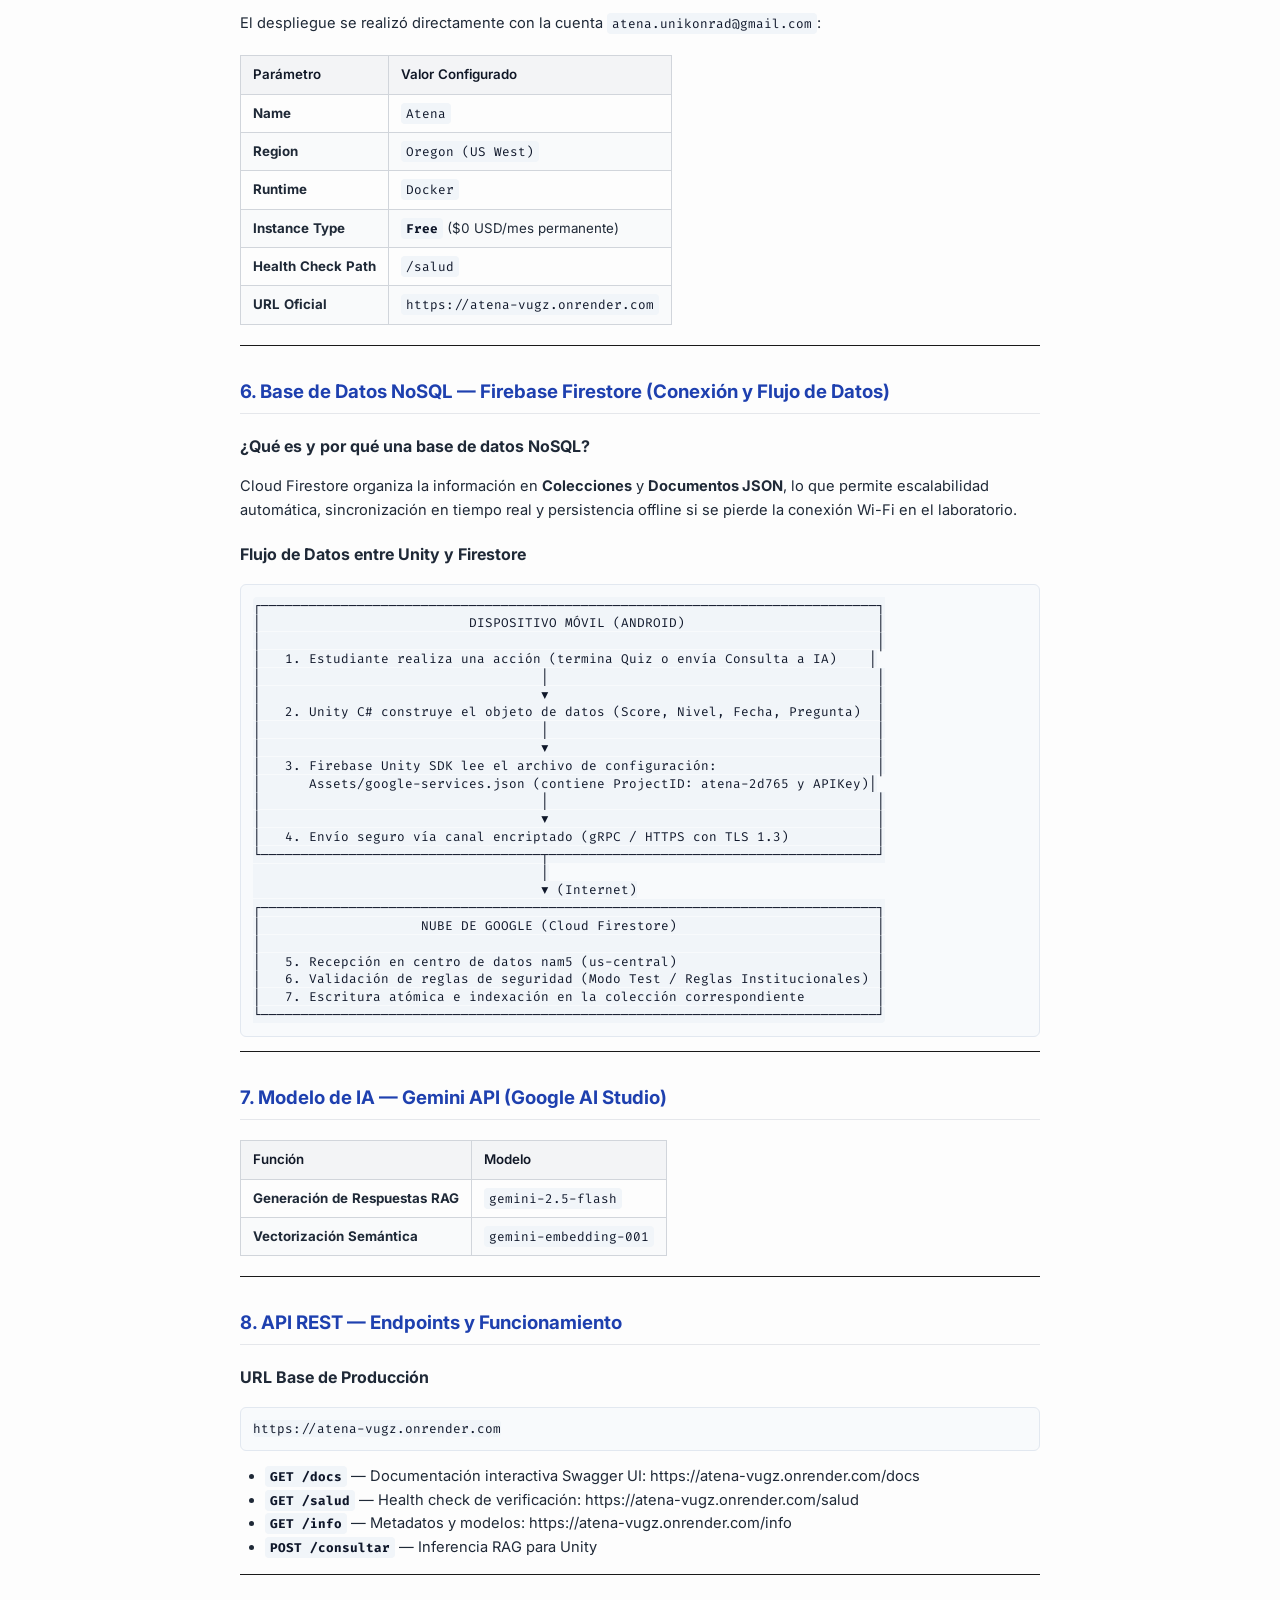
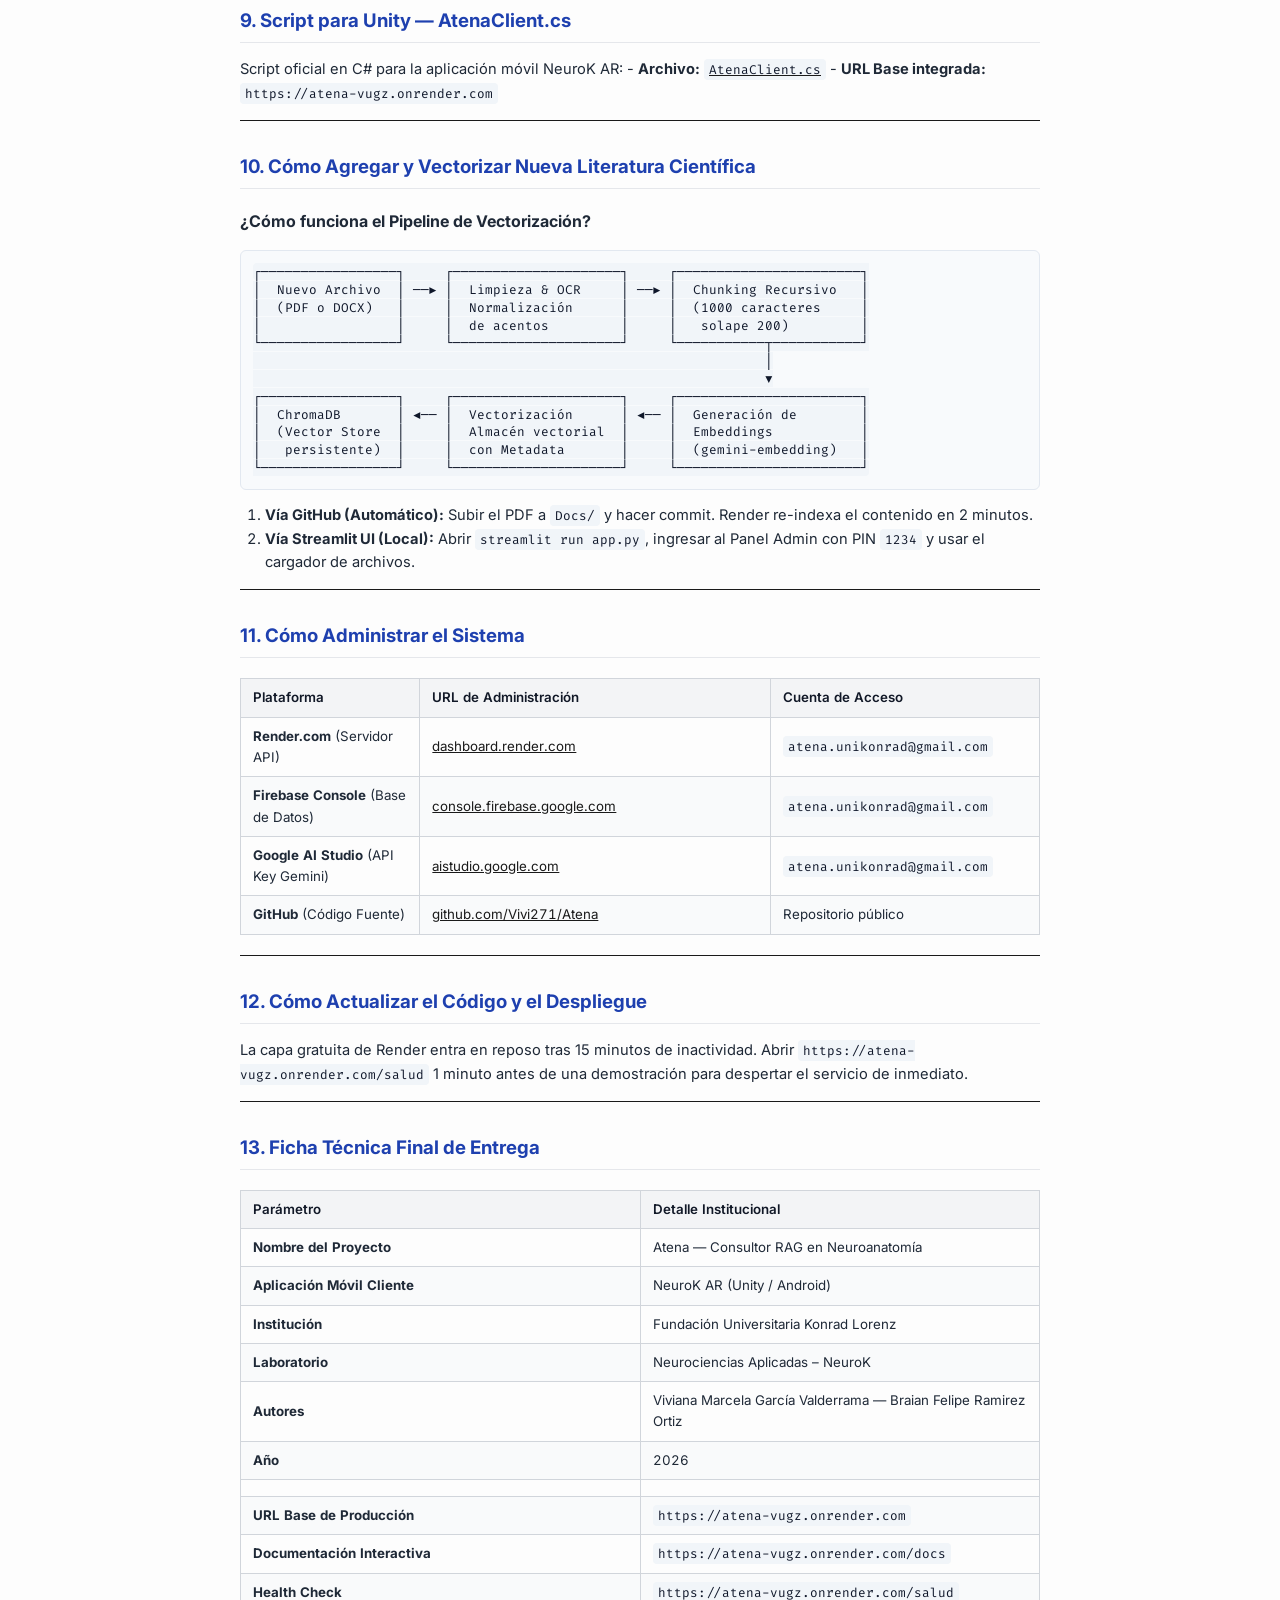
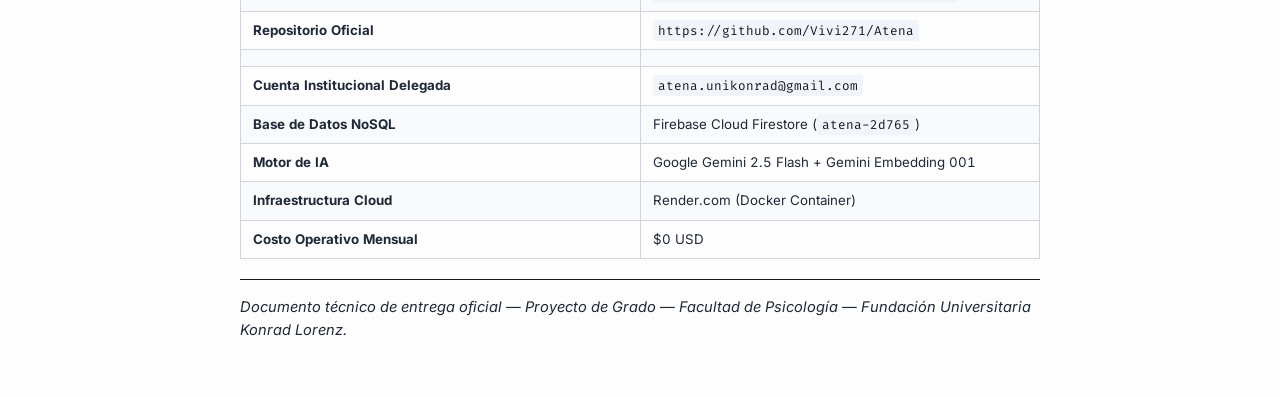
==== commit b992bd9d: "docs: actualizar creditos con ambos autores en el manual y README" ====
--- a/Otros/Manual_Tecnico_Atena_NeuroK.html
+++ b/Otros/Manual_Tecnico_Atena_NeuroK.html
@@ -278,7 +278,8 @@
 <p><strong>Documento preparado para entrega institucional al Laboratorio
 de Neurociencias Aplicadas – NeuroK</strong><br />
 Fecha: Agosto 2026<br />
-Autora: Viviana Marcela García Valderrama</p>
+<strong>Autores:</strong> Viviana Marcela García Valderrama — Braian
+Felipe Ramirez Ortiz</p>
 </blockquote>
 <hr />
 <h2 id="tabla-de-contenidos">🗂️ Tabla de Contenidos</h2>
@@ -712,8 +713,8 @@
 <td>Neurociencias Aplicadas – NeuroK</td>
 </tr>
 <tr>
-<td><strong>Autora</strong></td>
-<td>Viviana Marcela García Valderrama</td>
+<td><strong>Autores</strong></td>
+<td>Viviana Marcela García Valderrama — Braian Felipe Ramirez Ortiz</td>
 </tr>
 <tr>
 <td><strong>Año</strong></td>
